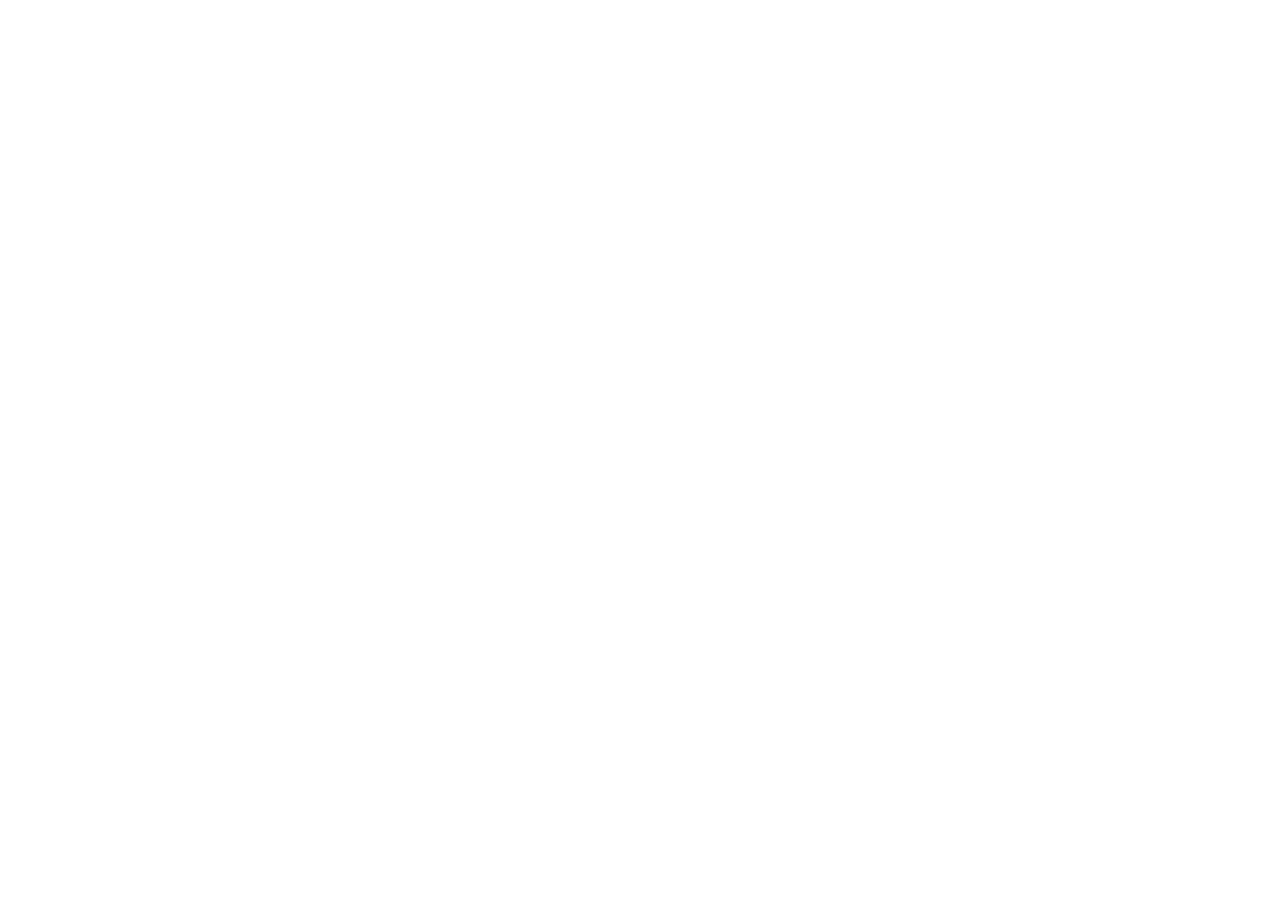
==== index.html @ d25438af "commit inicial" ====
<!DOCTYPE html>

<html lang="pt-br">
    <head> 
        <meta charset="utf-8">
        <meta name="viewport" content="width=, initial-scale=1.0">
        <title>BikCraft - Bicicletas Elétricas</title>
        <meta name="description" content="Bicicletas elétricas de alta precisão e qualidade, feitas sob medida para você. Explore o mundo na sua velocidade com a Bikcraft.">
        
        <link rel="stylesheet" href="./css/style.css">
    </head>

    <body>

       

    </body>
</html>
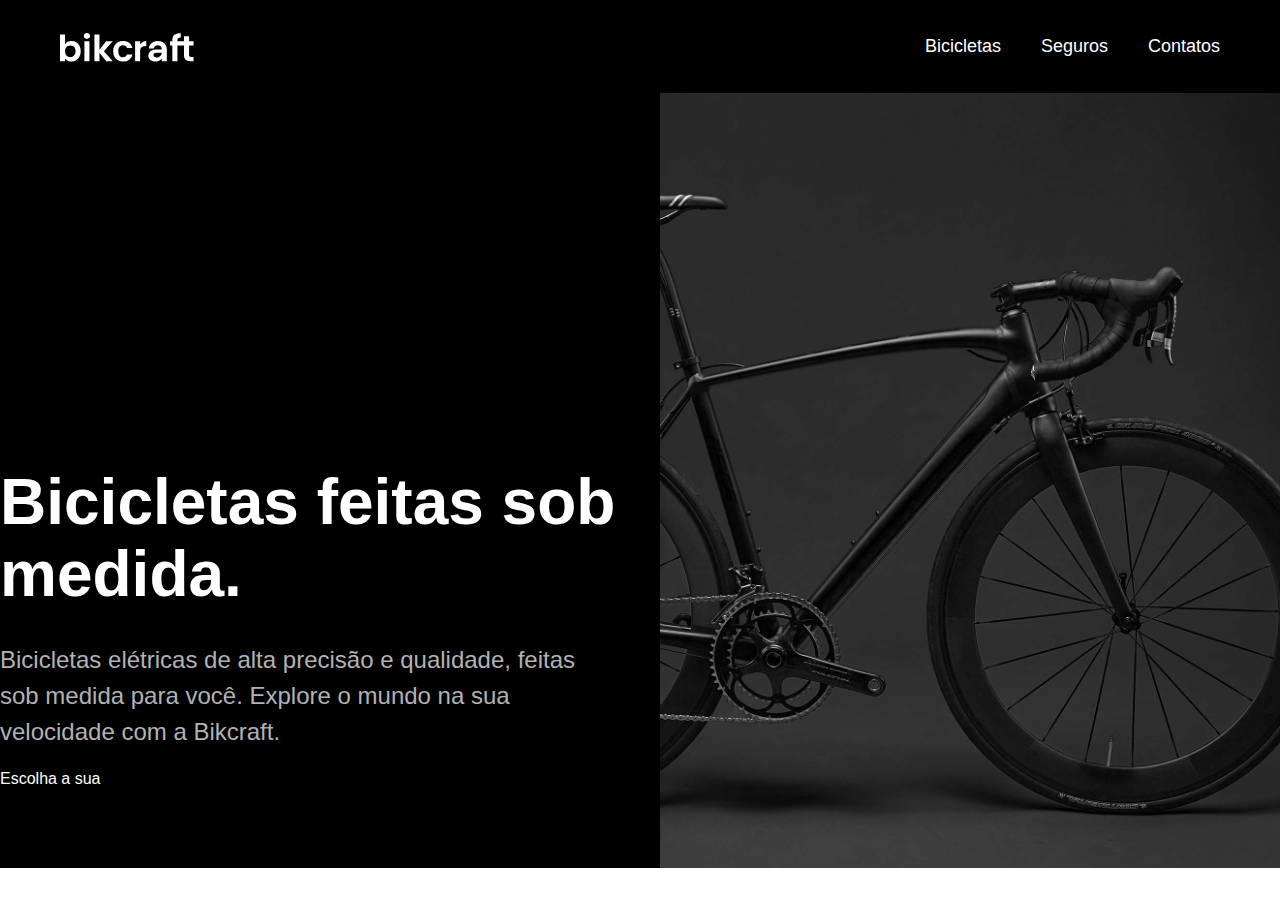
==== commit 145ba4bb: "voltando" ====
--- a/index.html
+++ b/index.html
@@ -12,6 +12,39 @@
 
     <body>
 
+        <header class="header-bg">
+            <div class="header">
+                <a href="./"><img src="./img/bikcraft.svg" alt="Bikcraft"></a>
+            
+
+            <nav aria-label="primaria">
+                <ul class="header-menu">
+                    <li><a href="./bicicletas.html">Bicicletas</a></li>
+                    <li><a href="./seguros.html">Seguros</a></li>
+                    <li><a href="./contato.html">Contatos</a></li>
+                </ul>
+            </nav>
+        </div>
+        </header>
+
+        <main class="introducao-bg">
+            <div class="introducao">
+                <div class="introducao-conteudo">
+                <h1>Bicicletas feitas sob medida.</h1>
+                <p>Bicicletas elétricas de alta precisão e qualidade, feitas sob medida para você. Explore o mundo na sua velocidade com a Bikcraft.</p>
+                <a href="./bicicletas.html"> Escolha a sua</a>
+                 </div>
+                <img src="./img/fotos/introducao.jpg" alt="Bicicleta Elétrica preta">
+
+
+            </div>
+
+
+
+
+
+
+        </main>
        
 
     </body>
--- a/css/style.css
+++ b/css/style.css
@@ -0,0 +1,134 @@
+body{
+    margin: 0px;
+    font-family: Arial, Helvetica, sans-serif;
+}
+
+h1, 
+ul,
+p{
+    margin: 0px;
+}
+
+ul{
+    padding: 0px;
+    list-style: none;
+}
+
+a{
+    text-decoration: none;
+    color: inherit;
+}
+
+img{
+    max-width: 100%;
+    display: block;
+}
+
+.header-bg{
+    background-color: #000000;
+}
+
+.header{
+    display: flex;
+    flex-wrap: wrap;
+    gap: 20px;
+    justify-content: space-between;
+    align-items: center;
+    box-sizing: border-box;
+    padding: 20px;
+    max-width: 1200px;
+    margin-left: auto;
+    margin-right: auto;
+}
+
+.header-menu{
+    display:flex;
+    flex-wrap: wrap;
+    gap: 40px;
+}
+
+.header-menu a{
+    color: #ffffff;
+    display: inline-block;
+    padding: 16px 0px;
+    font-size: 18px;
+    position: relative;
+
+}
+
+.header-menu a:after{
+    content: "";
+    display:block;
+    height: 2px;
+    width: 0%;
+    background: #ffffff;
+    margin-top: 4px;
+    transition: 0.3s;
+    position: absolute;
+
+}
+
+.header-menu a:hover:after{
+    width:100%;
+
+}
+
+@media (max-width: 800px){
+    .header-menu{
+        gap:20px
+    }
+    .header-menu a{
+        background: #111111;
+        padding: 12px 16px;
+        border-radius: 4px;
+    }
+    .header-menu a:hover{
+        background: #2e2e2e;
+
+    }
+    .header a:after{
+        display:none
+    }
+}
+
+@media (max-width: 600px){
+    .header-menu{
+        gap:12px;
+
+    }
+    .header-menu{
+        padding: 8px 12px;
+        font-size: 14px;
+    }
+}
+
+
+.introducao-bg{
+    background: #000000;
+    color: #ffffff;
+}
+
+.introducao{
+    display: grid;
+    grid-template-columns: 1fr 1fr;
+    gap: 0px 40px;
+}
+
+.introducao-conteudo{
+    align-self: end;
+    padding-bottom: 80px;
+}
+
+.introducao h1{
+    margin-bottom: 32px;
+    font-size: 64px;
+    line-height: 1.125;
+
+}
+
+.introducao p{
+    margin-bottom: 20px;
+    font-size: 24px;
+    line-height: 1.5;
+    color: #b2b2b2;
+}
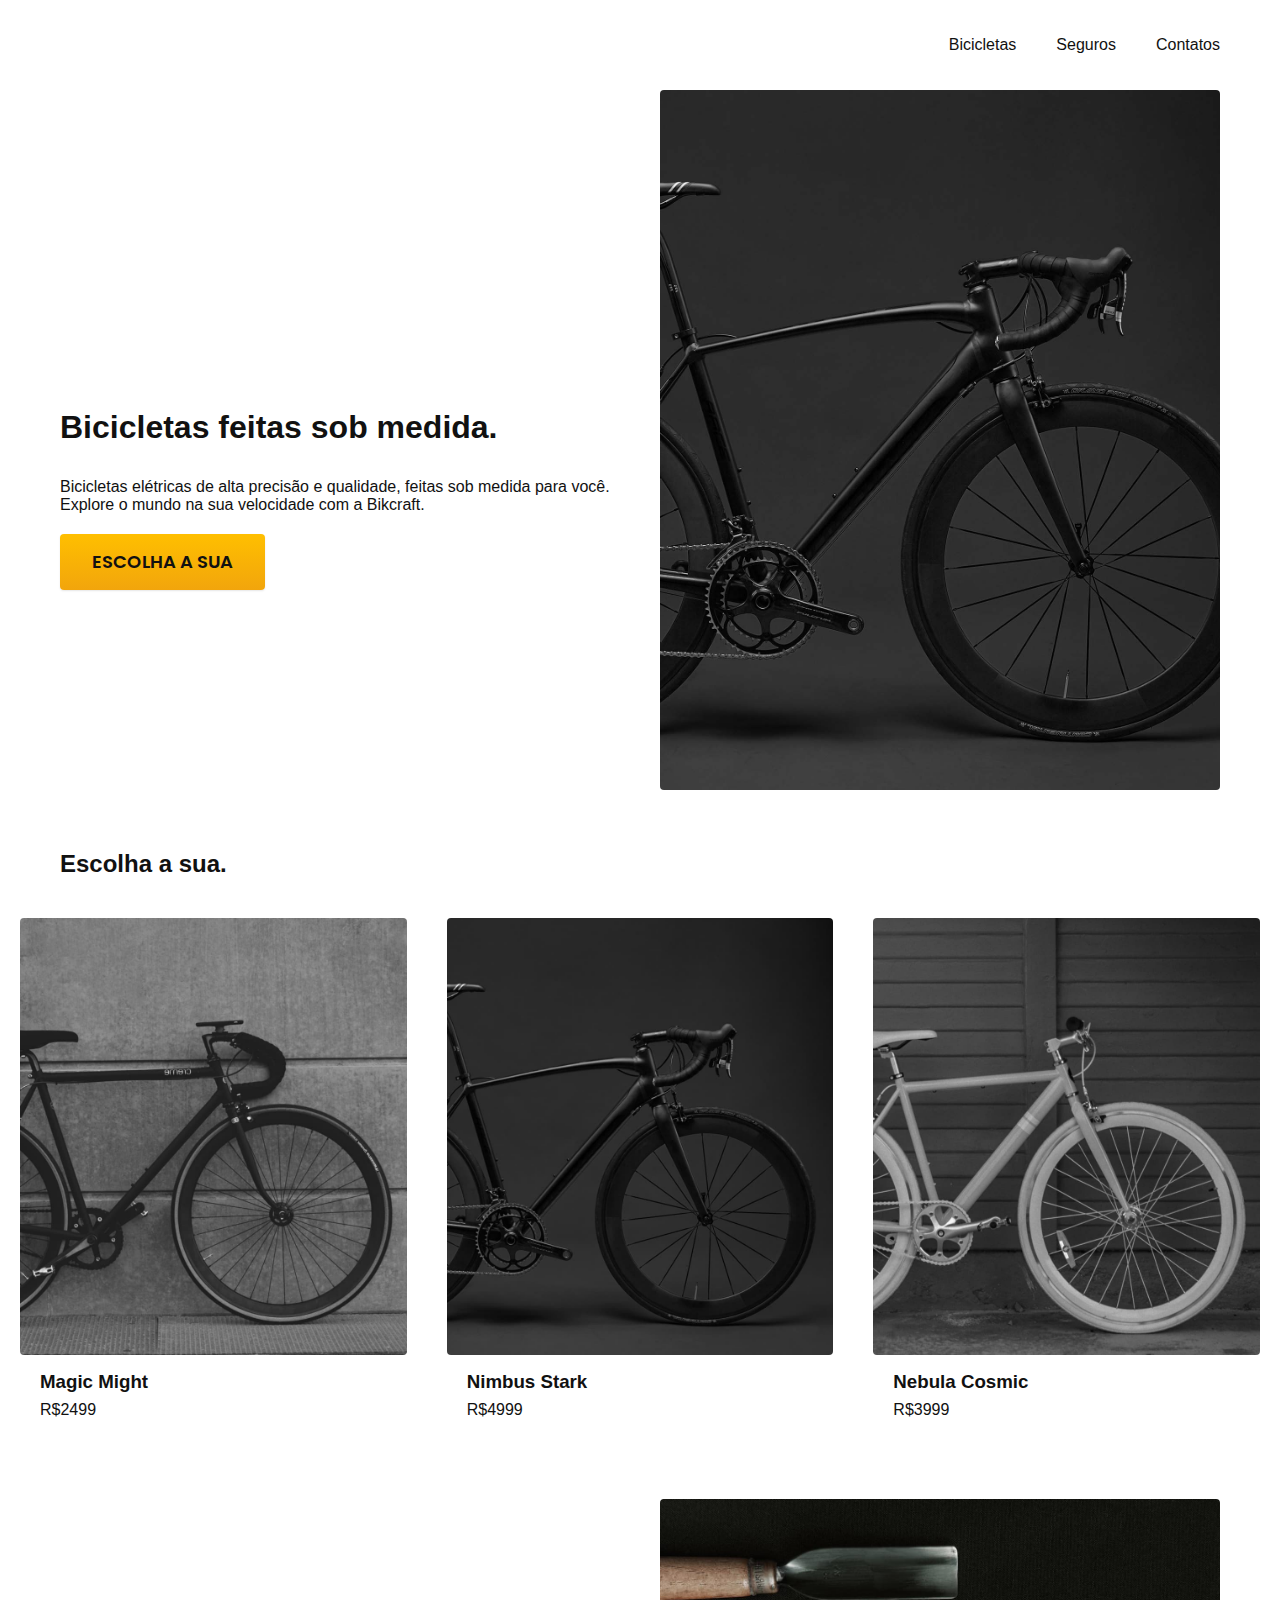
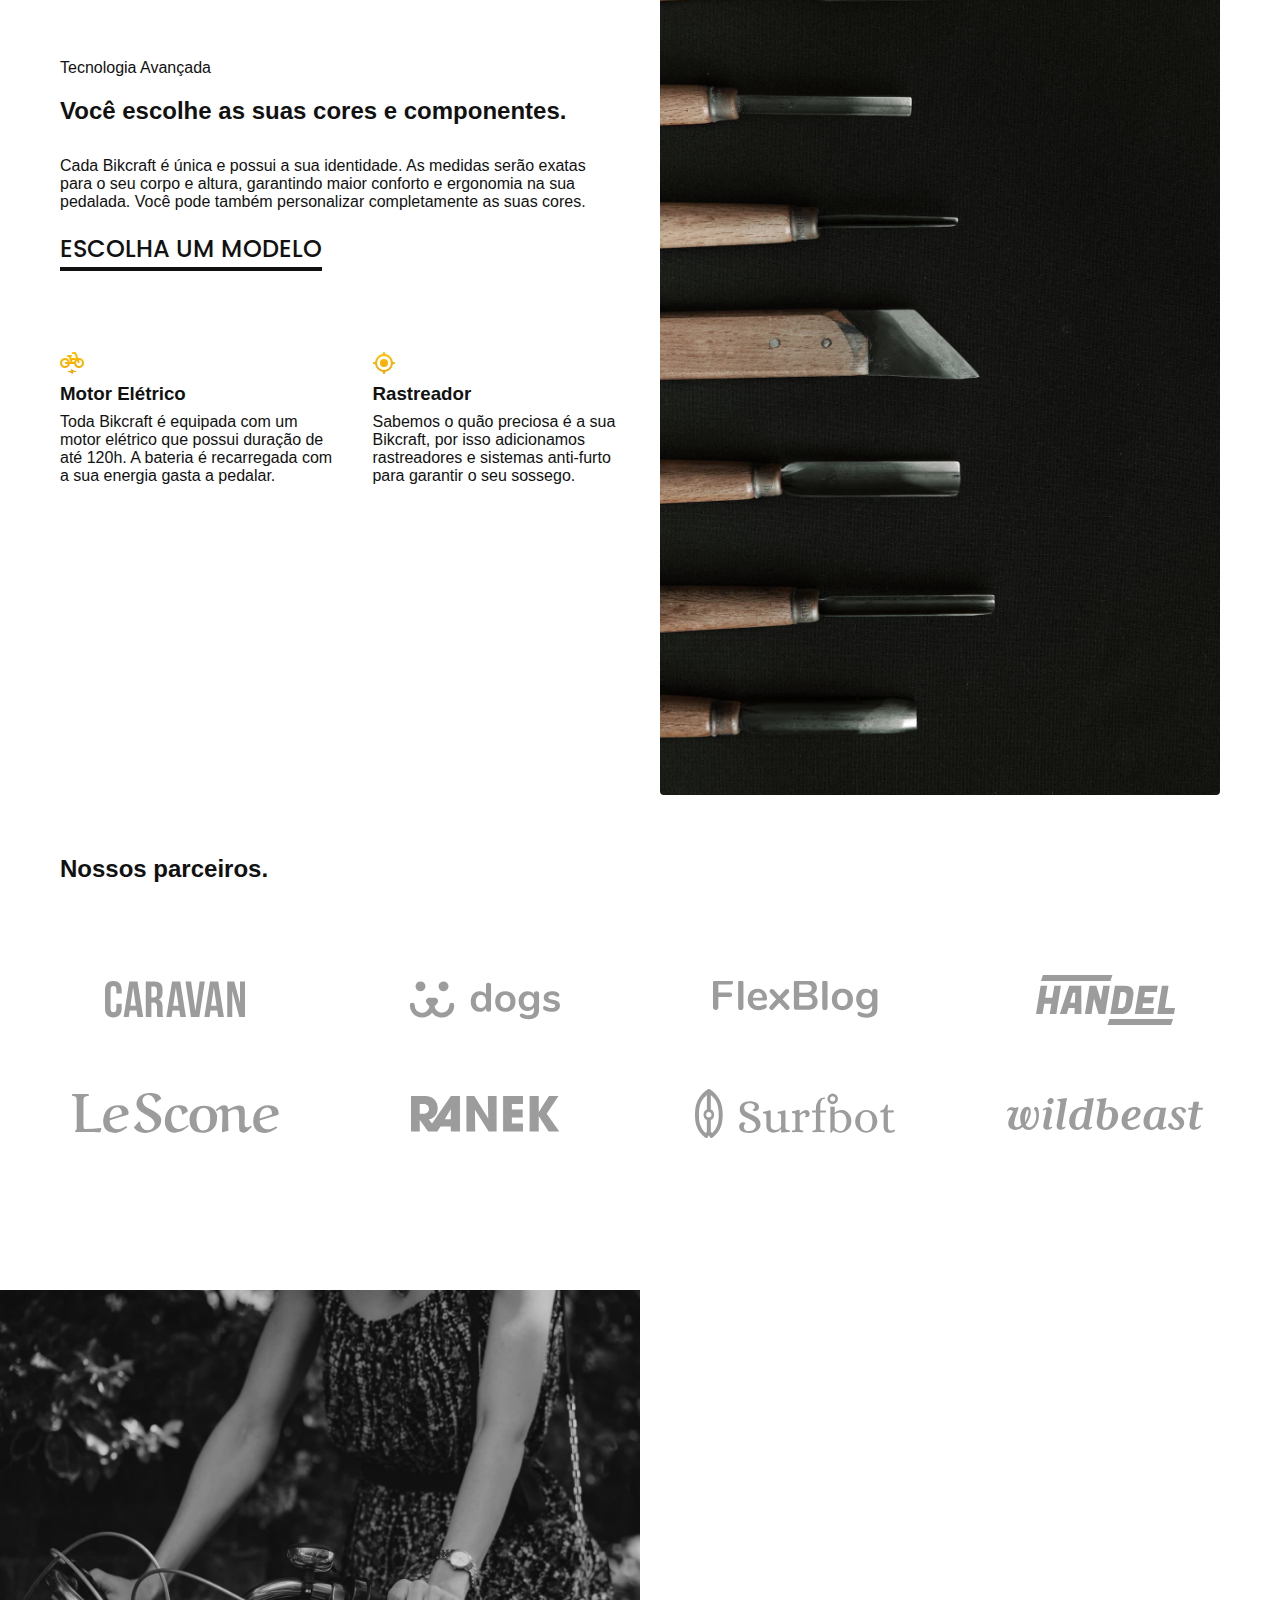
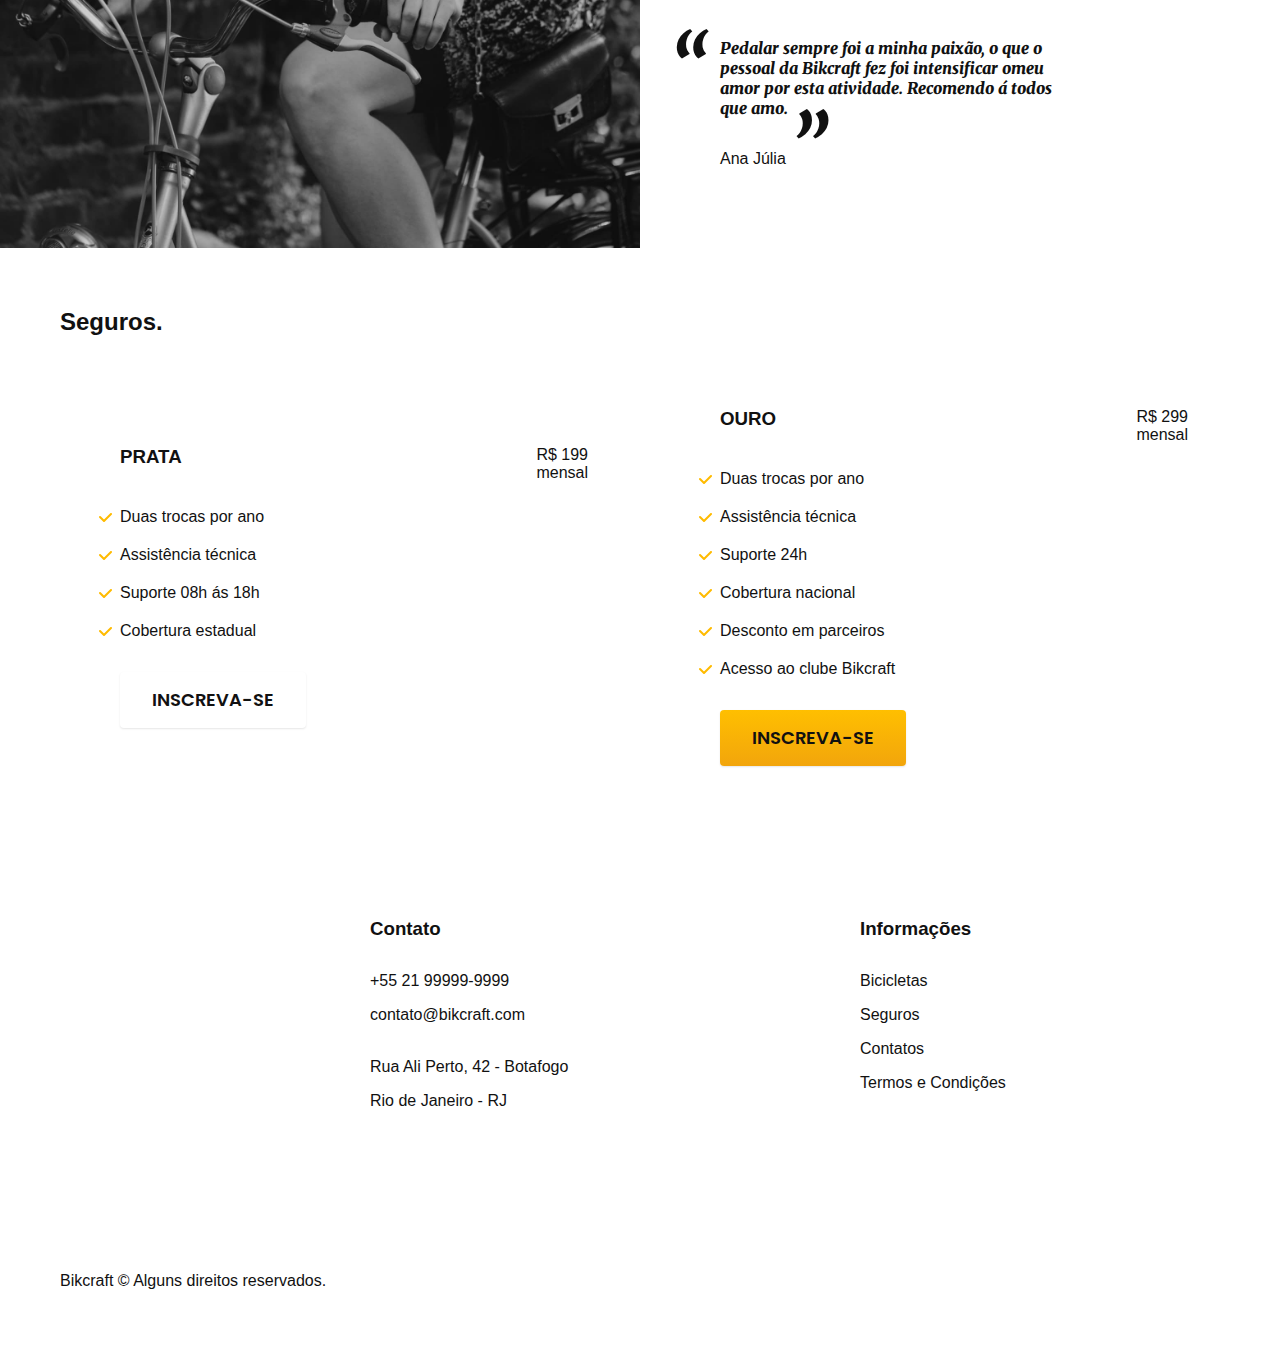
==== commit 0bd2710f: "atualizando" ====
--- a/index.html
+++ b/index.html
@@ -8,17 +8,21 @@
         <meta name="description" content="Bicicletas elétricas de alta precisão e qualidade, feitas sob medida para você. Explore o mundo na sua velocidade com a Bikcraft.">
         
         <link rel="stylesheet" href="./css/style.css">
+
+        <link rel="preconnect" href="https://fonts.googleapis.com">
+        <link rel="preconnect" href="https://fonts.gstatic.com" crossorigin>
+        <link href="https://fonts.googleapis.com/css2?family=Merriweather:ital,wght@1,900&family=Poppins:wght@400;600&family=Roboto:wght@400;500&display=swap" rel="stylesheet">
     </head>
 
     <body>
 
         <header class="header-bg">
-            <div class="header">
+            <div class="header container">
                 <a href="./"><img src="./img/bikcraft.svg" alt="Bikcraft"></a>
             
 
             <nav aria-label="primaria">
-                <ul class="header-menu">
+                <ul class="header-menu font-1-m cor-0">
                     <li><a href="./bicicletas.html">Bicicletas</a></li>
                     <li><a href="./seguros.html">Seguros</a></li>
                     <li><a href="./contato.html">Contatos</a></li>
@@ -28,14 +32,16 @@
         </header>
 
         <main class="introducao-bg">
-            <div class="introducao">
+            <div class="introducao container">
                 <div class="introducao-conteudo">
-                <h1>Bicicletas feitas sob medida.</h1>
-                <p>Bicicletas elétricas de alta precisão e qualidade, feitas sob medida para você. Explore o mundo na sua velocidade com a Bikcraft.</p>
-                <a href="./bicicletas.html"> Escolha a sua</a>
+                <h1 class="font-1-xxl cor-0">Bicicletas feitas sob medida<span class="cor-p1">.</span></h1>
+                <p class="font-2-l cor-5">Bicicletas elétricas de alta precisão e qualidade, feitas sob medida para você. Explore o mundo na sua velocidade com a Bikcraft.</p>
+                <a class="botao" href="./bicicletas.html"> Escolha a sua</a>
                  </div>
+
+                 <div>
                 <img src="./img/fotos/introducao.jpg" alt="Bicicleta Elétrica preta">
-
+                </div>
 
             </div>
 
@@ -45,7 +51,178 @@
 
 
         </main>
-       
-
+       <article class="bicicletas-lista">
+
+        <h2 class="container font-1-xxl"> Escolha a sua<span class="cor-p1">.</span></h2>
+        
+        <ul>
+            <li>
+                <a href="./bicicletas/magic.html">
+                <img src="./img/bicicletas/magic-home.jpg" alt="Bicicleta Preta">
+                <h3 class="font-1-xl ">Magic Might</h3>
+                <span class="font-2-m cor-8">R$2499</span>
+                </a>
+            </li>
+            <li>
+                <a href="./bicicletas/nimbus.html">
+                <img src="./img/bicicletas/nimbus-home.jpg" alt="Bicicleta Preta">
+                <h3 class="font-1-xl ">Nimbus Stark</h3>
+                <span class="font-2-m cor-8">R$4999</span>
+                </a>
+            </li>
+            <li>
+                <a href="./bicicletas/nebula.html">
+                <img src="./img/bicicletas/nebula-home.jpg" alt="Bicicleta Preta">
+                <h3 class="font-1-xl ">Nebula Cosmic</h3>
+                <span class="font-2-m cor-8">R$3999</span>
+                </a>
+            </li>
+        </ul>
+       </article>
+        
+       <article class="tecnologia-bg">
+        <div class="tecnologia container">
+            <div class="tecnologia-conteudo">
+                <span class="font-2-l-b cor-5">Tecnologia Avançada</span>
+                <h2 class="font-1-xxl cor-0">Você escolhe as suas cores e componentes<span class="cor-p1">.</span></h2>
+                <p class="font-2-l cor-5">Cada Bikcraft é única e possui a sua identidade. As medidas
+                    serão exatas para o seu corpo e altura, garantindo maior conforto e ergonomia
+                    na sua pedalada. Você pode também personalizar completamente
+                    as suas cores.
+                </p>
+                <a class="link" href="./bicicletas.html">Escolha um modelo</a>
+                <div class="tecnologia-vantagens">
+
+                <div>
+                    <img src="./img/icones/eletrica.svg" alt="">
+                    <h3 class="font-1-m cor-0">Motor Elétrico</h3>
+                    <p class="font-2-s cor-5">Toda Bikcraft é equipada com um motor elétrico que possui duração de até
+                        120h. A bateria é recarregada com a sua energia gasta a pedalar.
+                    </p>
+
+                </div>
+                <div>
+                    <img src="./img/icones/rastreador.svg" alt="">
+                    <h3 class="font-1-m cor-0">Rastreador</h3>
+                    <p class="font-2-s cor-5">Sabemos o quão preciosa é a sua Bikcraft, por isso adicionamos
+                        rastreadores e sistemas anti-furto para garantir o seu sossego.
+                    </p>
+                    
+                </div>
+            </div>
+            </div>
+
+            <div class="tecnologia-imagem">
+                <img src="./img/fotos/tecnologia.jpg" alt="">
+            </div>
+        </div>
+        
+       </article>
+
+       <section class="parceiros" aria-lavel="Nossos Parceiros">
+        <h2 class="container font-1-xxl"> Nossos parceiros<span class="cor-p1">.</span></h2>
+
+        <ul>
+            <li><img src="./img/parceiros/caravan.svg" alt="Caravan"></li>
+            <li><img src="./img/parceiros/dogs.svg" alt="Dogs"></li>
+            <li><img src="./img/parceiros/flexblog.svg" alt="FlexBlog"></li>
+            <li><img src="./img/parceiros/handel.svg" alt="Handel"></li>
+            <li><img src="./img/parceiros/lescone.svg" alt="Lescone"></li>
+            <li><img src="./img/parceiros/ranek.svg" alt="Ranek"></li>
+            <li><img src="./img/parceiros/surfbot.svg" alt="Surfbot"></li>
+            <li><img src="./img/parceiros/wildbeast.svg" alt="wildbeast"></li>
+        </ul>
+       </section>
+
+       <section class="depoimento" aria-label="Depoimento">
+        <div>
+            <img src="./img/fotos/depoimento.jpg" alt="Pessoa pedalando
+            uma bicicleta Bikcraft">
+        </div>
+
+        <div class="depoimento-conteudo">
+            <blockquote class="font-1-xl cor-p5">
+                <p>
+                    Pedalar sempre foi a minha paixão, o que o pessoal da Bikcraft fez foi
+                    intensificar omeu amor por esta atividade. Recomendo á todos que amo.
+                </p>
+            </blockquote>
+            <span class="font-1-m-b cor-p4">Ana Júlia</span>
+        </div>
+
+       </section>
+
+       <article class="seguros-bg">
+        <div class="seguros container">
+            <h2 class="font-1-xxl cor-0">Seguros<span class="cor-p1">.</span></h2>
+            <div class="seguros-item">
+                <h3 class="font-1-xl cor-6" >PRATA</h3>
+                <span class="font-1-xl cor-0">R$ 199 <span class="font-1-xs cor-6"> mensal</span></span>
+
+                <ul class="font-2-m cor-0">
+                    <li>Duas trocas por ano</li>
+                    <li>Assistência técnica</li>
+                    <li>Suporte 08h ás 18h</li>
+                    <li>Cobertura estadual</li>
+                </ul>
+                <a class="botao secundario" href="./orcamento.html">Inscreva-se</a>
+            </div>
+
+            <div class="seguros-item">
+                <h3 class="font-1-xl cor-p1" >OURO</h3>
+                <span class="font-1-xl cor-0">R$ 299 <span class="font-1-xs cor-6"> mensal</span></span>
+
+                <ul class="font-2-m cor-0">
+                    <li>Duas trocas por ano</li>
+                    <li>Assistência técnica</li>
+                    <li>Suporte 24h</li>
+                    <li>Cobertura nacional</li>
+                    <li>Desconto em parceiros</li>
+                    <li>Acesso ao clube Bikcraft</li>
+                </ul>
+                <a class="botao" href="./orcamento.html">Inscreva-se</a>
+            </div>
+        </div>
+       </article>
+
+       <footer class="footer-bg">
+        <div class="footer container">
+            <img src="./img/bikcraft.svg" alt="Bikcraft">
+            <div class="footer-contato">
+                <h3 class="font-2-l-b cor-0">Contato</h3>
+                <ul class="font-2-m cor-5">
+                    <li><a href="tel:+5521999999999">+55 21 99999-9999</a></li>
+                    <li><a href="mailto:contato@bikcraft.com">contato@bikcraft.com</a></li>
+                    <li>Rua Ali Perto, 42 - Botafogo</li>
+                    <li>Rio de Janeiro - RJ</li>
+                </ul>
+                <div class="footer-redes">
+                    <a href="./">
+                        <img src="./img/redes/instagram.svg" alt="Instagram">
+                    </a>
+                    <a href="./">
+                        <img src="./img/redes/facebook.svg" alt="FAcebook">
+                    </a>
+                    <a href="./">
+                        <img src="./img/redes/youtube.svg" alt="Youtube">
+                    </a>
+                </div>
+            </div>
+            <div class="footer-informacoes">
+                <h3 class="font-2-l-b cor-0">Informações</h3>
+                <nav>
+                    <ul class="font-1-m cor-5">
+                    <li><a href="./bicicletas.html">Bicicletas</a></li>
+                    <li><a href="./seguros.html">Seguros</a></li>
+                    <li><a href="./contato.html">Contatos</a></li>
+                    <li><a href="./termos.html">Termos e Condições</a></li>
+                    </ul>
+                </nav>
+
+            </div>
+            <p class="footer-copy font-2-m cor-6">Bikcraft © Alguns direitos reservados.</p>
+        </div>
+
+       </footer>
     </body>
 </html>--- a/css/style.css
+++ b/css/style.css
@@ -1,134 +1,29 @@
-body{
-    margin: 0px;
-    font-family: Arial, Helvetica, sans-serif;
-}
-
-h1, 
-ul,
-p{
-    margin: 0px;
-}
-
-ul{
-    padding: 0px;
-    list-style: none;
-}
-
-a{
-    text-decoration: none;
-    color: inherit;
-}
-
-img{
-    max-width: 100%;
-    display: block;
-}
-
-.header-bg{
-    background-color: #000000;
-}
-
-.header{
-    display: flex;
-    flex-wrap: wrap;
-    gap: 20px;
-    justify-content: space-between;
-    align-items: center;
-    box-sizing: border-box;
-    padding: 20px;
-    max-width: 1200px;
-    margin-left: auto;
-    margin-right: auto;
-}
-
-.header-menu{
-    display:flex;
-    flex-wrap: wrap;
-    gap: 40px;
-}
-
-.header-menu a{
-    color: #ffffff;
-    display: inline-block;
-    padding: 16px 0px;
-    font-size: 18px;
-    position: relative;
-
-}
-
-.header-menu a:after{
-    content: "";
-    display:block;
-    height: 2px;
-    width: 0%;
-    background: #ffffff;
-    margin-top: 4px;
-    transition: 0.3s;
-    position: absolute;
-
-}
-
-.header-menu a:hover:after{
-    width:100%;
-
-}
-
-@media (max-width: 800px){
-    .header-menu{
-        gap:20px
-    }
-    .header-menu a{
-        background: #111111;
-        padding: 12px 16px;
-        border-radius: 4px;
-    }
-    .header-menu a:hover{
-        background: #2e2e2e;
-
-    }
-    .header a:after{
-        display:none
-    }
-}
-
-@media (max-width: 600px){
-    .header-menu{
-        gap:12px;
-
-    }
-    .header-menu{
-        padding: 8px 12px;
-        font-size: 14px;
-    }
-}
+@import url("./global/global.css");
+@import url("./utilidades/tipografia.css");
+@import url("./utilidades/cores.css");
+@import url("./global/header.css");
+@import url("./global/footer.css");
 
 
-.introducao-bg{
-    background: #000000;
-    color: #ffffff;
-}
+/*utilidades*/ 
+@import url("./utilidades/componentes.css");
 
-.introducao{
-    display: grid;
-    grid-template-columns: 1fr 1fr;
-    gap: 0px 40px;
-}
 
-.introducao-conteudo{
-    align-self: end;
-    padding-bottom: 80px;
-}
 
-.introducao h1{
-    margin-bottom: 32px;
-    font-size: 64px;
-    line-height: 1.125;
+/*home */
+@import url("./home/introducao.css");
+@import url("./home/tecnologia.css");
+@import url("./home/parceiros.css");
+@import url("./home/depoimento.css");
 
-}
+/*bicicletas */
+@import url("./bicicletas/bicicletas-lista.css");
+@import url("./bicicletas/bicicletas.css");
 
-.introducao p{
-    margin-bottom: 20px;
-    font-size: 24px;
-    line-height: 1.5;
-    color: #b2b2b2;
-}
+/*seguros */
+@import url("./seguros/seguros.css");
+@import url("./seguros/vantagens.css");
+@import url("./seguros/perguntas.css");
+
+/*termos */
+@import url("./termos/termos.css");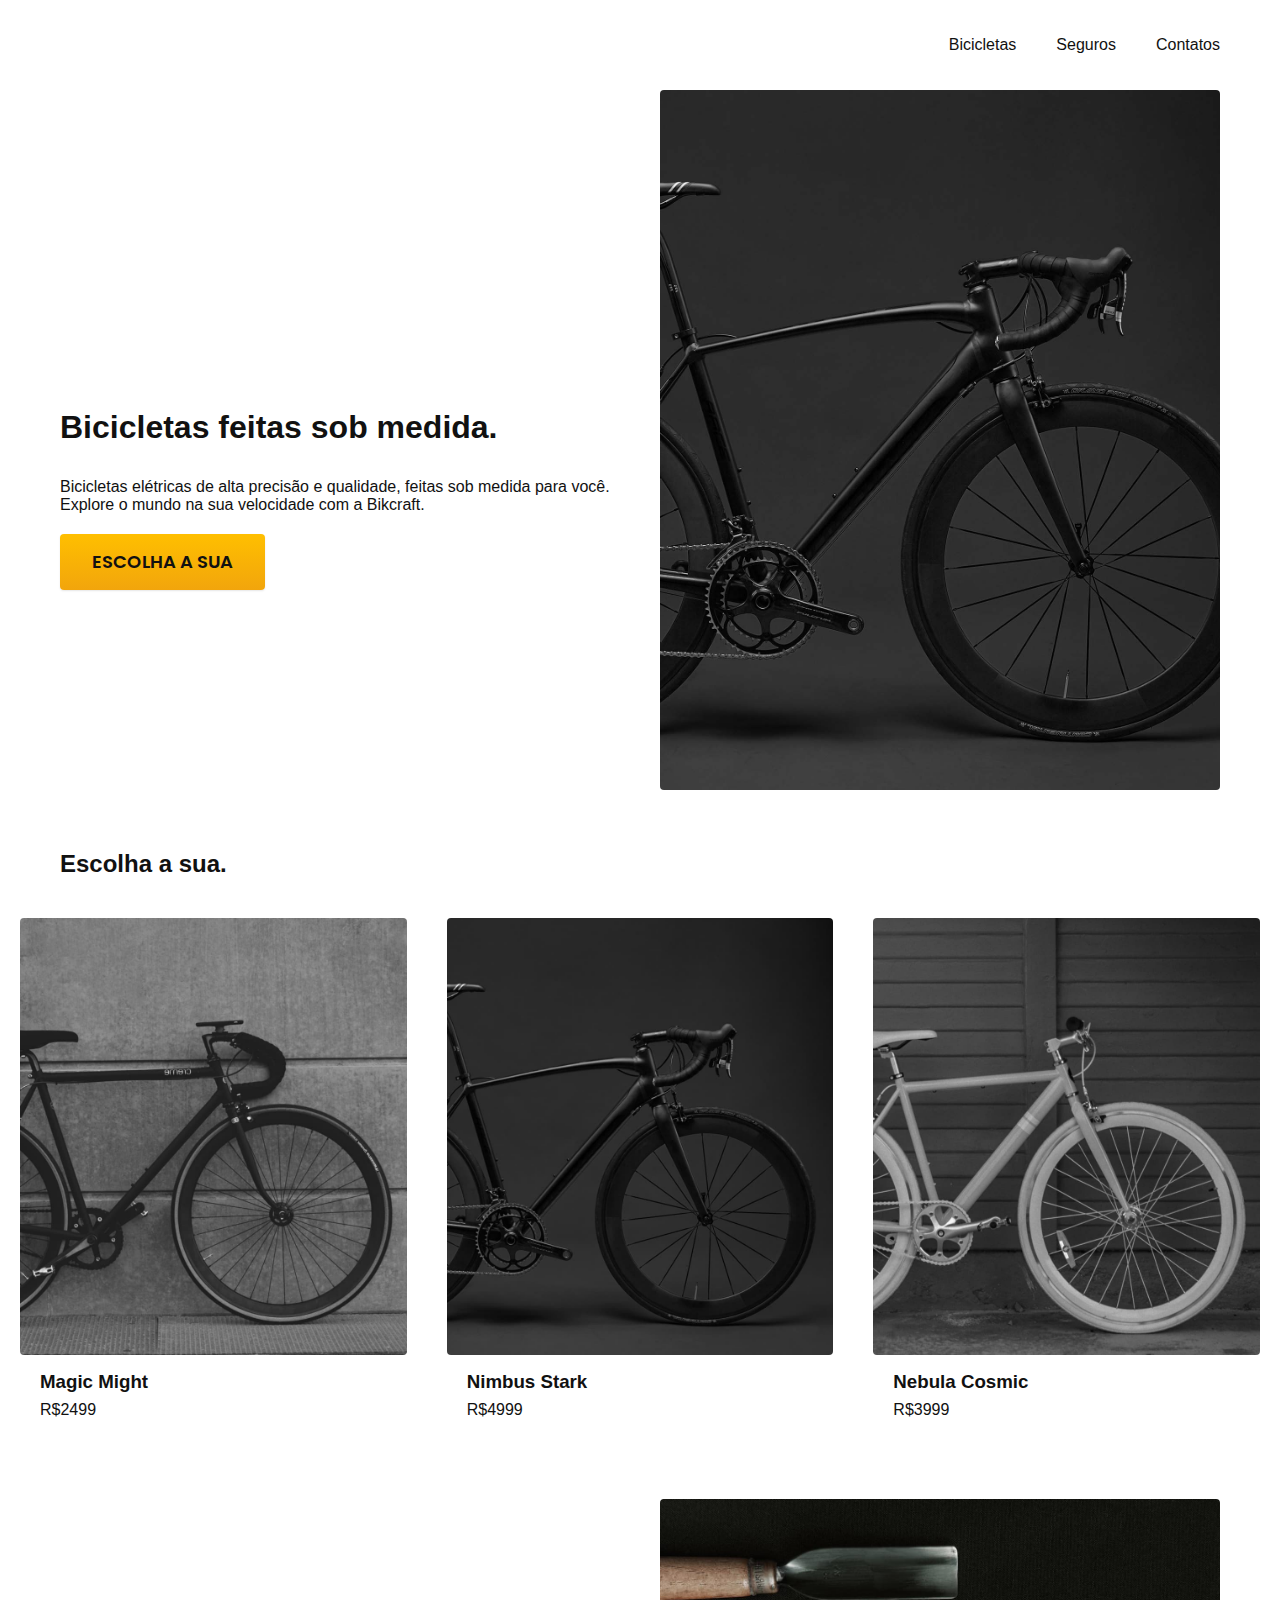
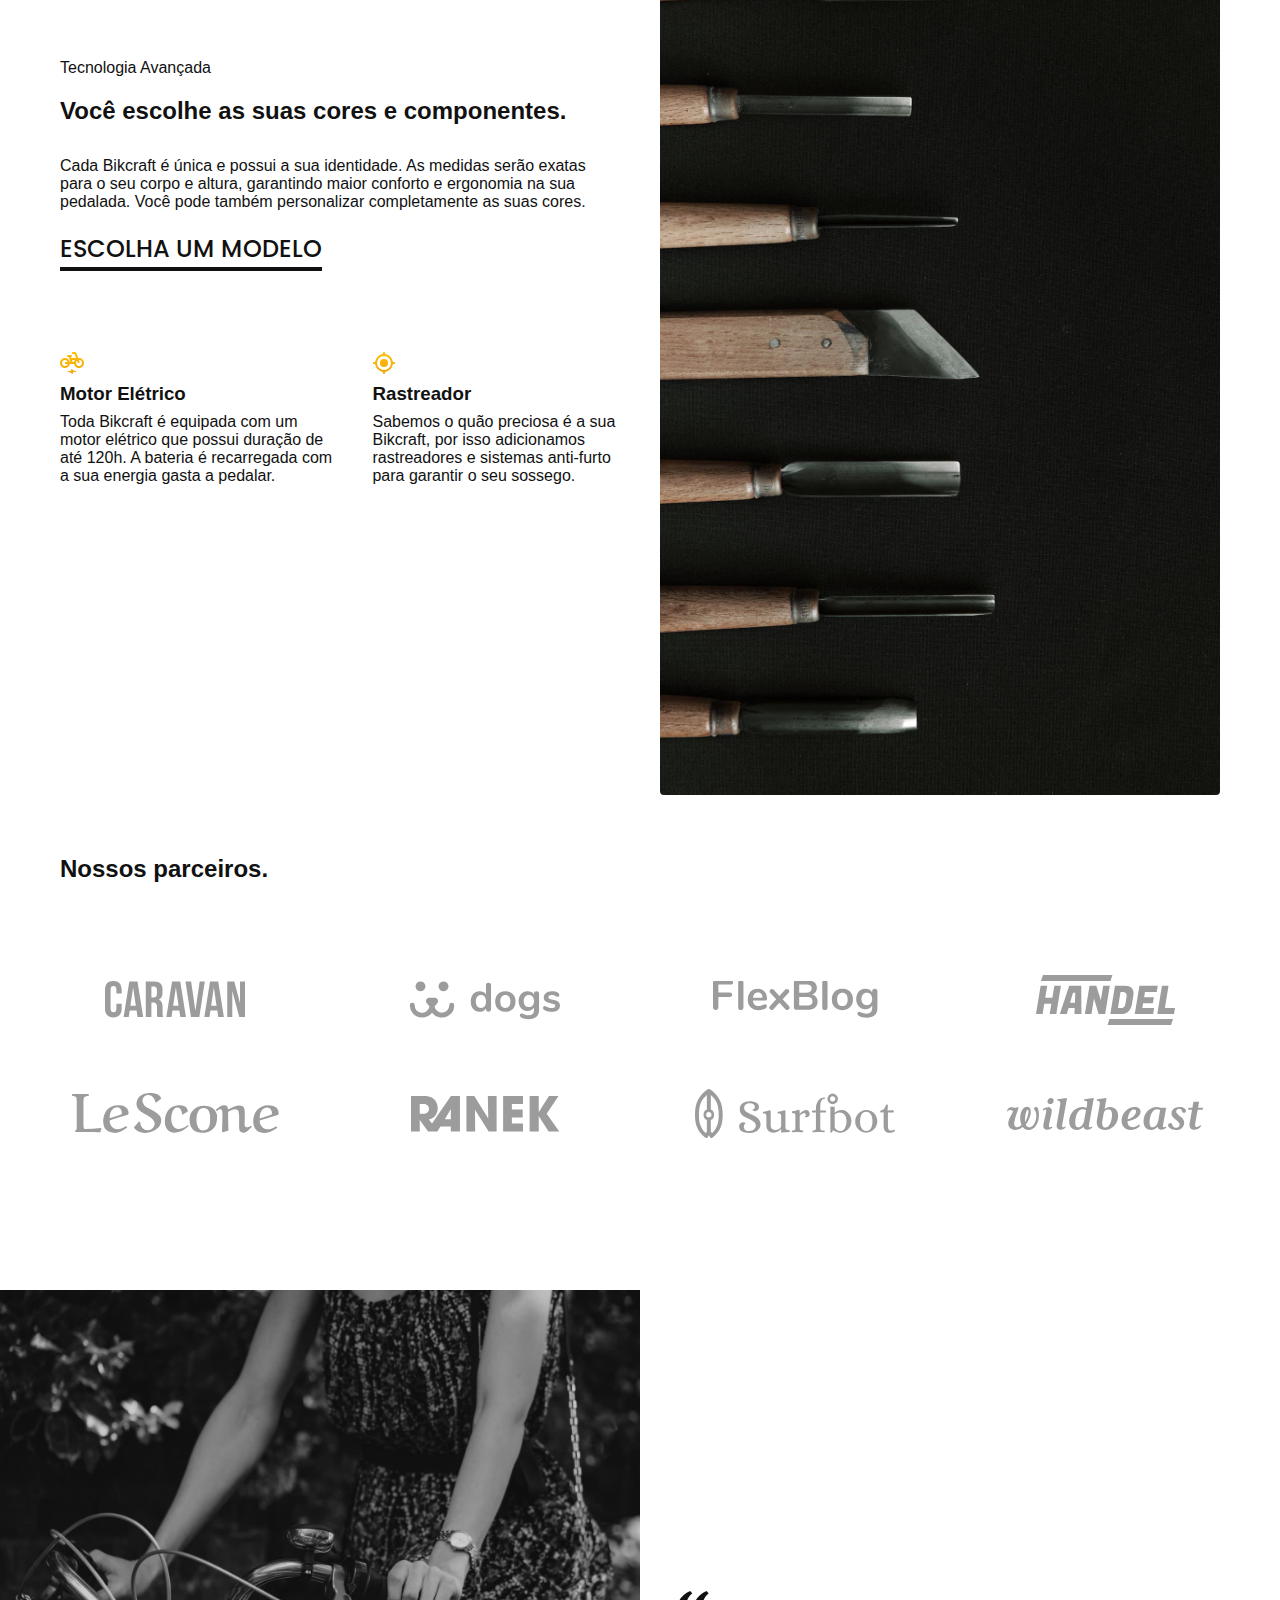
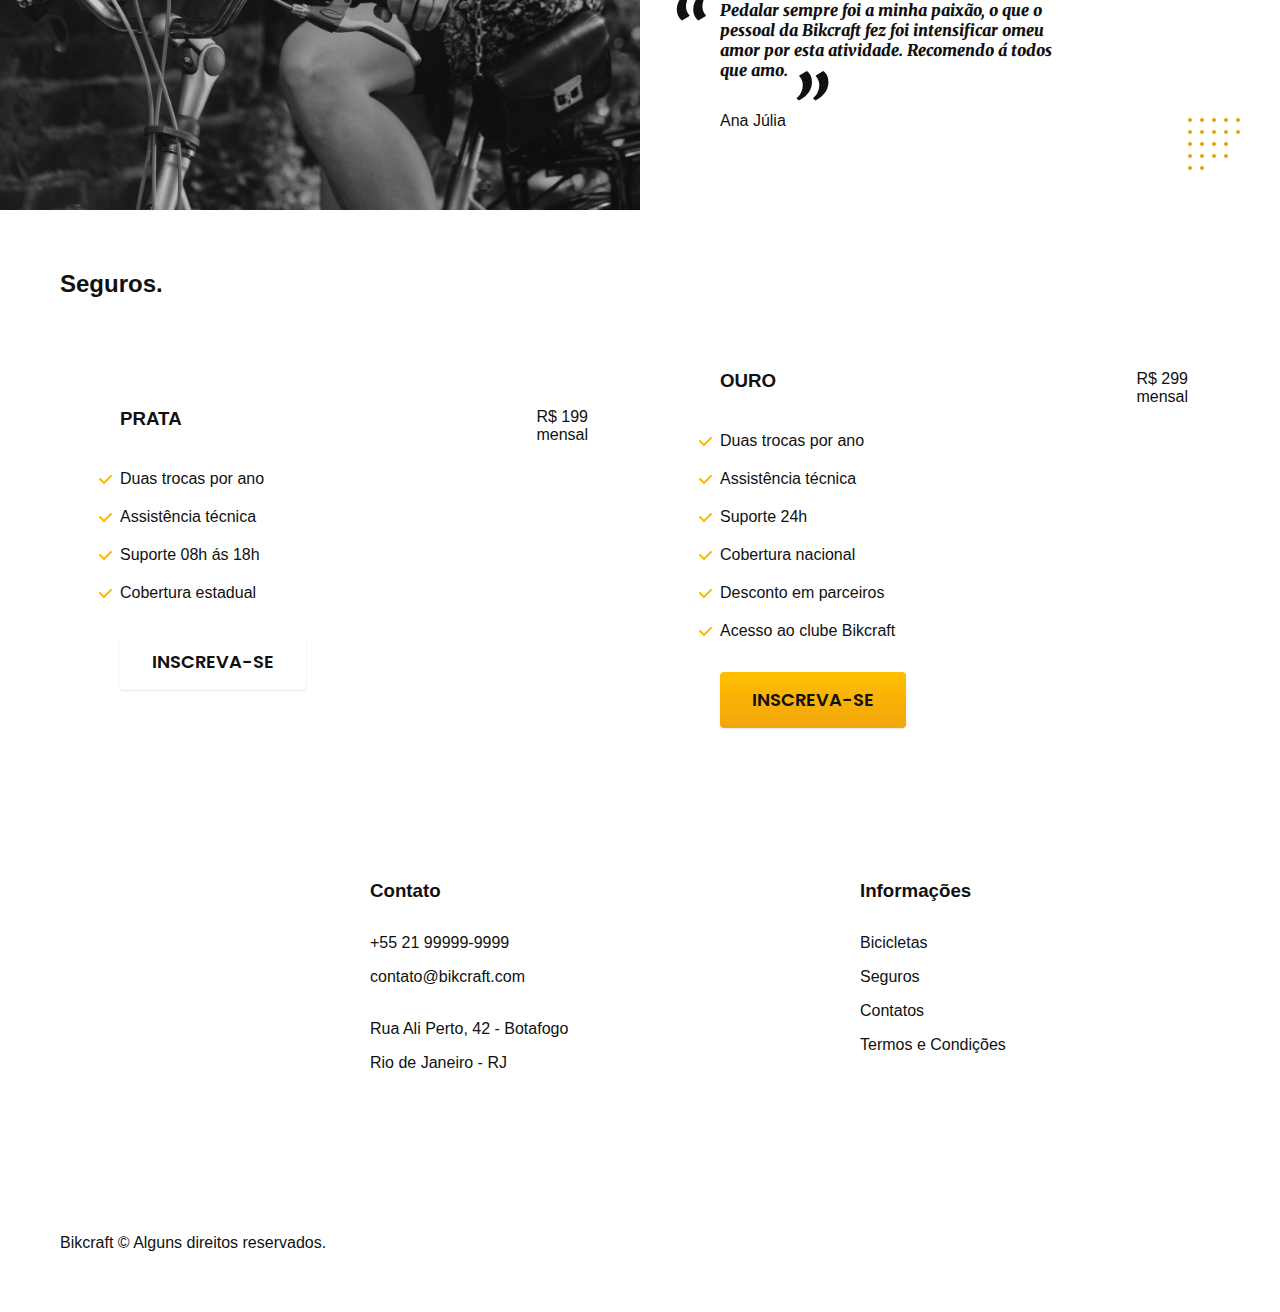
==== commit c811b304: "atualizandoo" ====
--- a/index.html
+++ b/index.html
@@ -7,6 +7,7 @@
         <title>BikCraft - Bicicletas Elétricas</title>
         <meta name="description" content="Bicicletas elétricas de alta precisão e qualidade, feitas sob medida para você. Explore o mundo na sua velocidade com a Bikcraft.">
         
+        <link rel="preload" href="./css/style.css" as="style">
         <link rel="stylesheet" href="./css/style.css">
 
         <link rel="preconnect" href="https://fonts.googleapis.com">
@@ -18,7 +19,7 @@
 
         <header class="header-bg">
             <div class="header container">
-                <a href="./"><img src="./img/bikcraft.svg" alt="Bikcraft"></a>
+                <a href="./"><img src="./img/bikcraft.svg" width="136" height="32" alt="Bikcraft"></a>
             
 
             <nav aria-label="primaria">
@@ -39,9 +40,11 @@
                 <a class="botao" href="./bicicletas.html"> Escolha a sua</a>
                  </div>
 
-                 <div>
-                <img src="./img/fotos/introducao.jpg" alt="Bicicleta Elétrica preta">
-                </div>
+                 <picture>
+                    <source media="(max-width:800px)" srcset="./img/bicicletas/nimbus.jpg">
+                    <img src="./img/fotos/introducao.jpg" width="1280" height="1600" alt="Bicicleta Elétrica preta">
+                 </picture>
+                
 
             </div>
 
--- a/css/style.css
+++ b/css/style.css
@@ -7,6 +7,8 @@
 
 /*utilidades*/ 
 @import url("./utilidades/componentes.css");
+@import url("./utilidades/formulario.css");
+
 
 
 
@@ -20,10 +22,21 @@
 @import url("./bicicletas/bicicletas-lista.css");
 @import url("./bicicletas/bicicletas.css");
 
+/*bicicleta */
+@import url("./bicicleta/bicicleta.css");
+@import url("./bicicleta/seguro.css");
+
 /*seguros */
 @import url("./seguros/seguros.css");
 @import url("./seguros/vantagens.css");
 @import url("./seguros/perguntas.css");
 
+/*contato */
+@import url("./contato/contato.css");
+@import url("./contato/lojas.css");
+
+/*Orçamento */
+@import url("./orcamento/orcamento.css");
+
 /*termos */
 @import url("./termos/termos.css");--- a/css/style.css
+++ b/css/style.css
@@ -7,6 +7,8 @@
 
 /*utilidades*/ 
 @import url("./utilidades/componentes.css");
+@import url("./utilidades/formulario.css");
+
 
 
 
@@ -20,10 +22,21 @@
 @import url("./bicicletas/bicicletas-lista.css");
 @import url("./bicicletas/bicicletas.css");
 
+/*bicicleta */
+@import url("./bicicleta/bicicleta.css");
+@import url("./bicicleta/seguro.css");
+
 /*seguros */
 @import url("./seguros/seguros.css");
 @import url("./seguros/vantagens.css");
 @import url("./seguros/perguntas.css");
 
+/*contato */
+@import url("./contato/contato.css");
+@import url("./contato/lojas.css");
+
+/*Orçamento */
+@import url("./orcamento/orcamento.css");
+
 /*termos */
 @import url("./termos/termos.css");